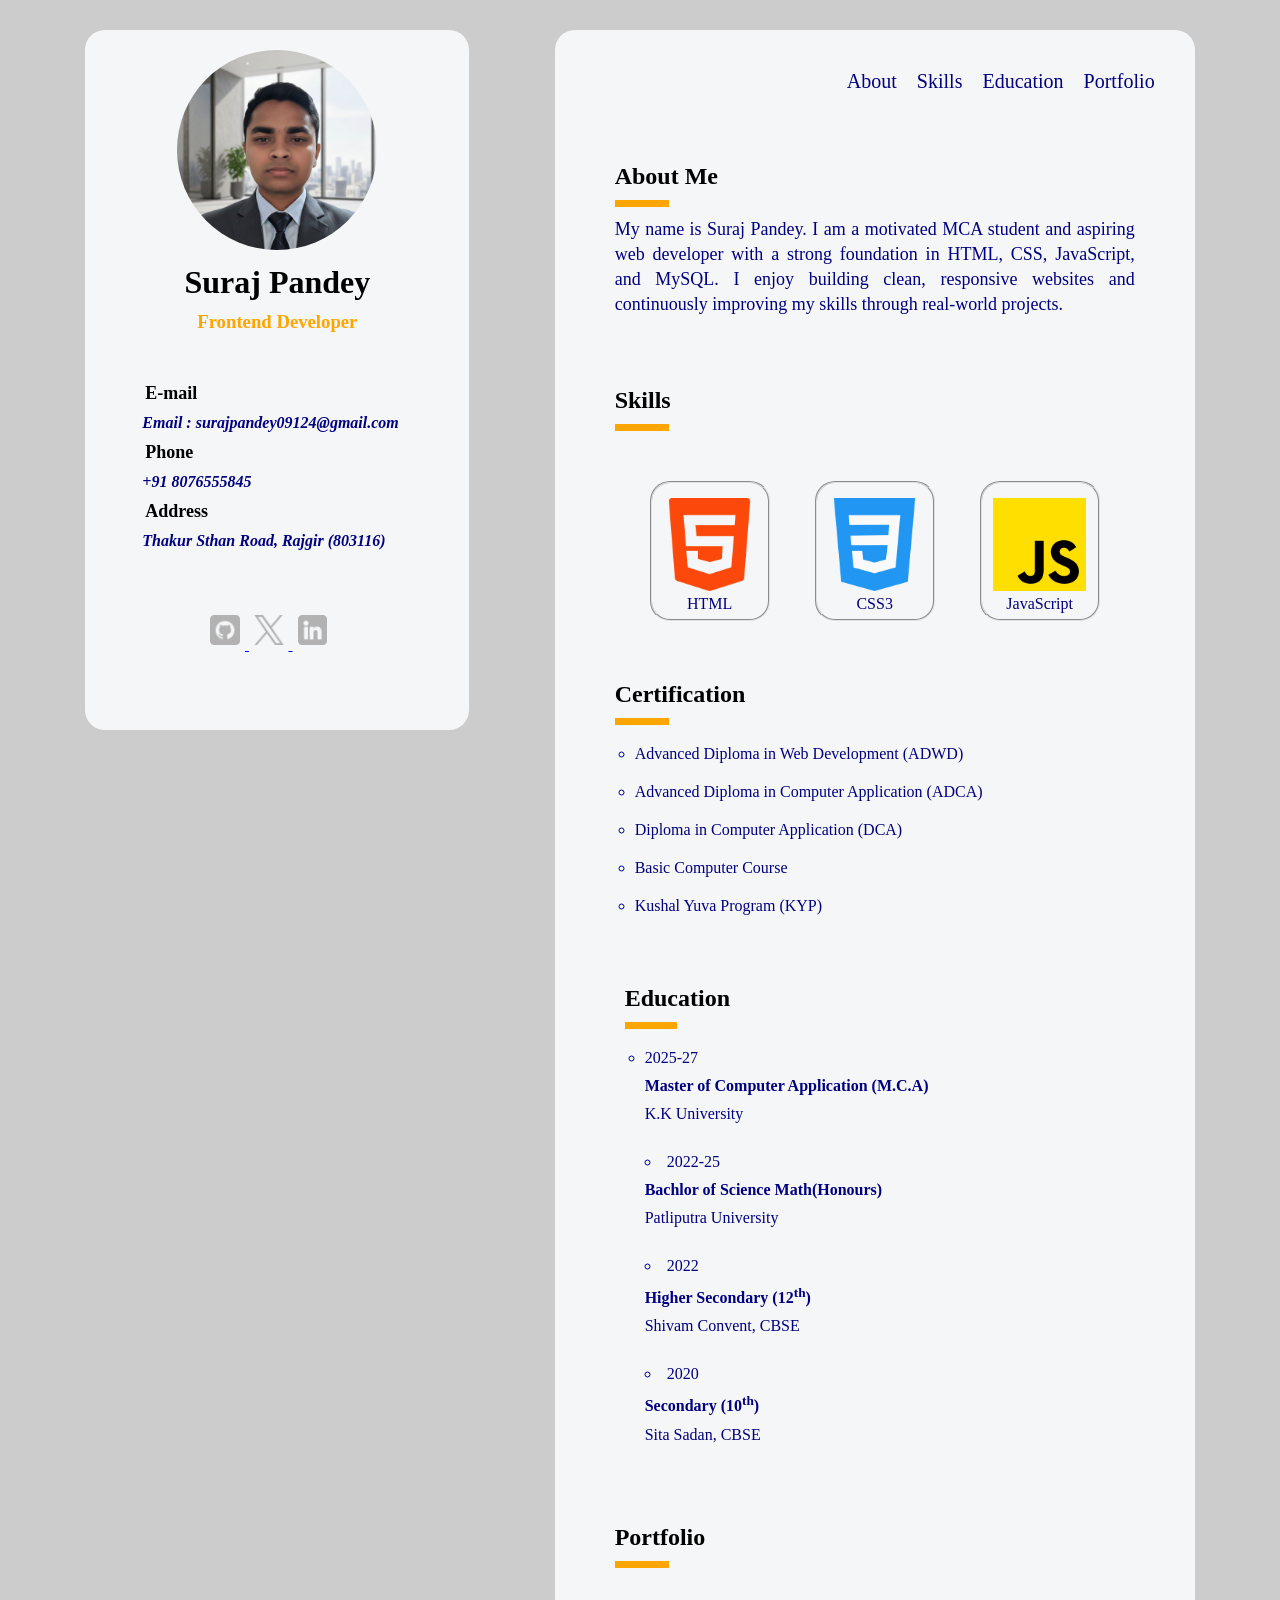
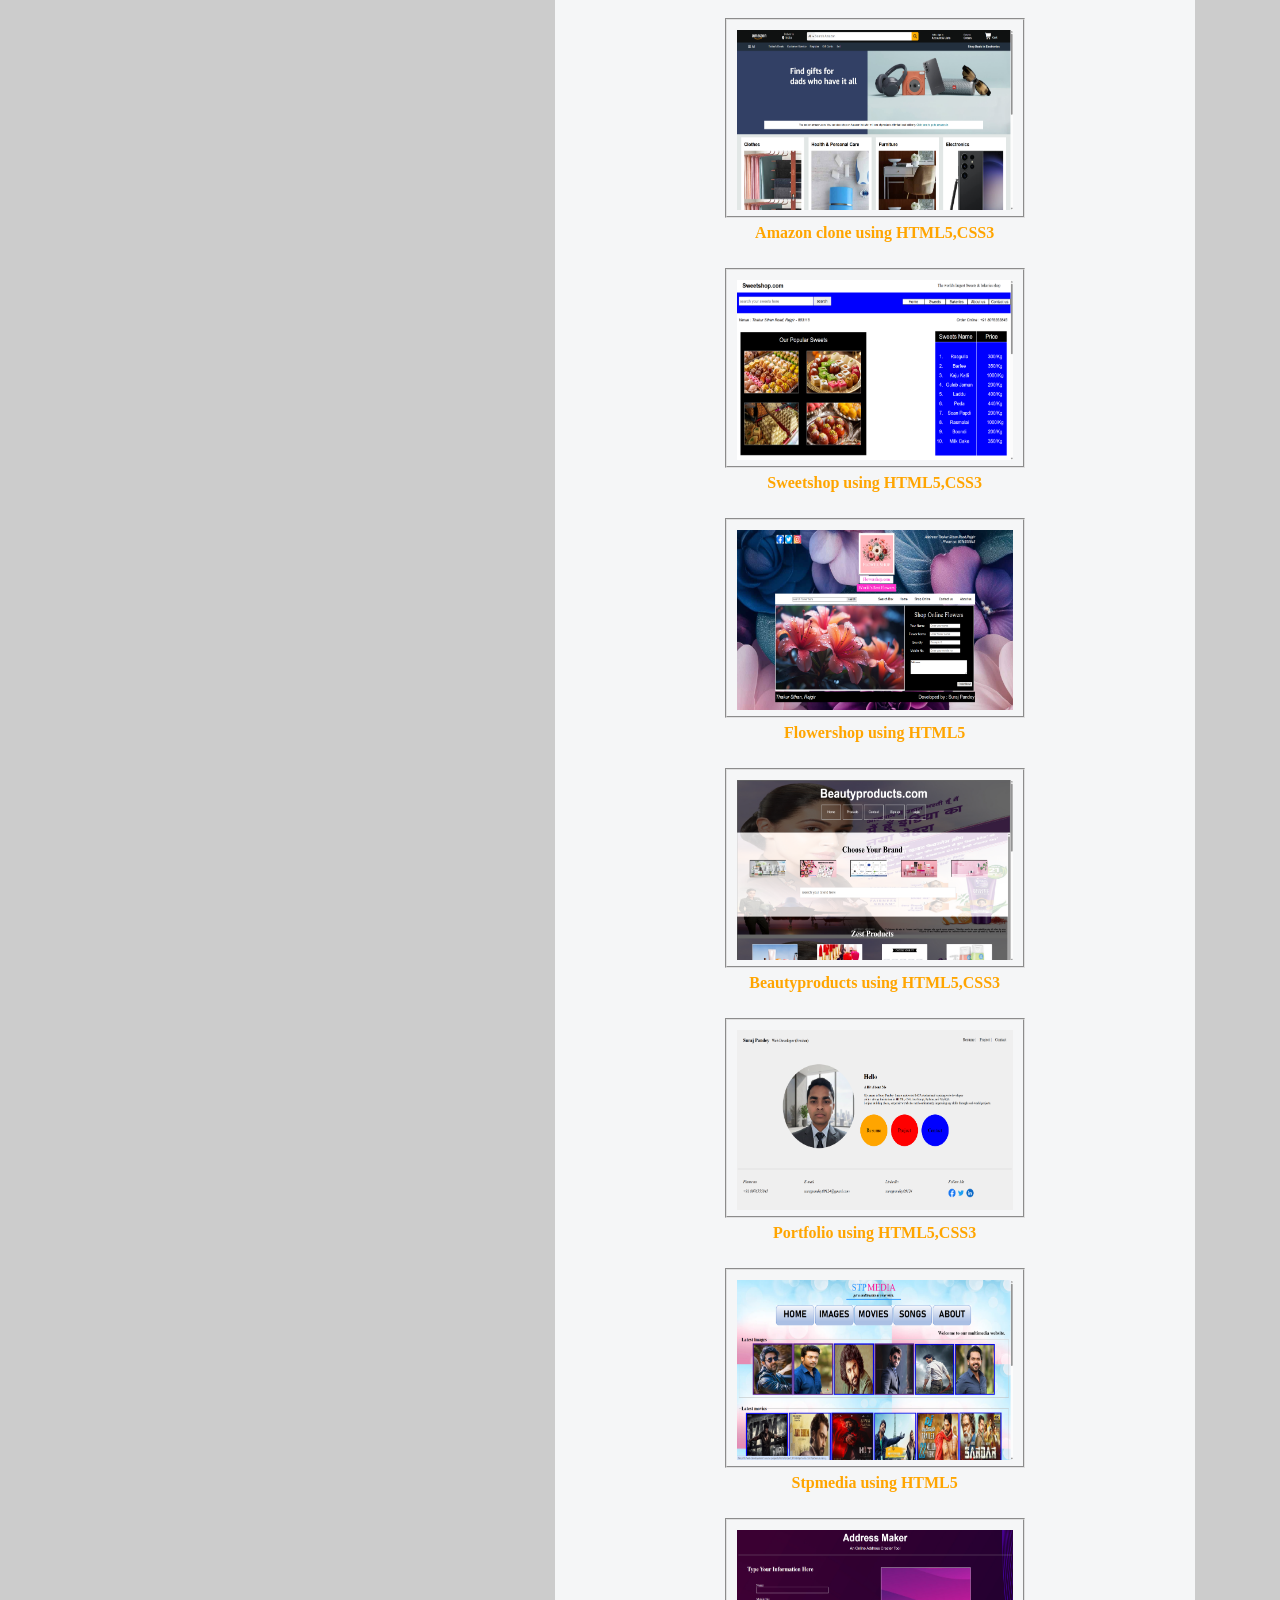
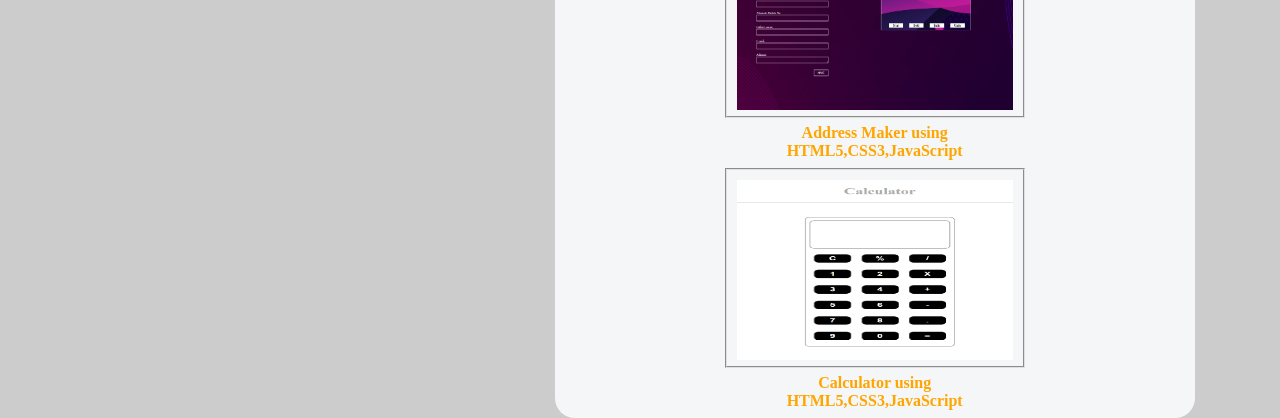
==== index.html @ 8e7e2522 "Add files via upload" ====
<!doctype html>
<html lang="en-us">
  <head>
    <meta charset="utf-8">
    <meta name="viewport" content="width=device-width, initial-scale=1.0">
    <title>Portfolio Website</title>
    <link rel="stylesheet" href="style.css">
    <link rel="icon" href="picture/suraj.jpeg">
  </head>
  <body>
    <header>
      <div class="h1">
        <!-- profile -->
        <div class="profile">
          <img src="picture/suraj.jpeg">
          <h1>Suraj Pandey</h1>
          <h3>Frontend Developer</h3>
        </div>
        <!-- contact -->
        <div class="contact">
          <p>E-mail</p>
          <address>Email : surajpandey09124@gmail.com</address>
          <p>Phone</p>
          <address>+91 8076555845</address>
          <p>Address</p>
          <address>Thakur Sthan Road, Rajgir (803116)</address>
        </div>
        <!-- social -->
         <div class="social">
          <a href="http://surajpandey-09124.github.io/">
            <img src="picture/g1.png">
          </a>
          <a href="https://www.linkedin.com/in/surajpandey09124">
            <img src="picture/g2.png">
          </a>
          <a href="https://www.linkedin.com/in/surajpandey09124">
            <img src="picture/g3.png">
          </a>
         </div>
      </div>
      <div class="h2">
        <div class="nav">
            <a href="#main">About</a>
            <a href="#skills">Skills</a>
            <a href="#education">Education</a>
            <a href="#project">Portfolio</a>
        </div>
        <!-- about -->
        <div id="main">
          <h2>About Me</h2><div class="square"></div>
          <p>My name is Suraj Pandey. I am a motivated MCA student and aspiring web developer with a strong foundation in HTML, CSS, JavaScript, and MySQL. I enjoy building clean, responsive websites and continuously improving my skills through real-world projects.</p>
        </div>
        <!-- skills -->
        <div id="skills">
          <h2>Skills</h2><div class="square"></div>
          <div class="pic">
            <div class="pic1">
          <img src="picture/h1.png">
          <span>HTML</span>
            </div>
            <div class="pic1">
            <img src="picture/h2.png"><span>CSS3</span>
            </div>
            <div class="pic1">
            <img src="picture/h3.png"><span>JavaScript</span>
            </div>
          </div>
        </div>
        <!-- certification -->
        <div id="certification">
          <h2>Certification</h2><div class="square"></div>
          <ul type="circle">
            <li>Advanced Diploma in Web Development (ADWD)</li>
            <li>Advanced Diploma in Computer Application (ADCA)</li><li>Diploma in Computer Application (DCA)</li>
            <li>Basic Computer Course</li>
            <li>Kushal Yuva Program (KYP)</li>
          </ul>
        </div>
        <div id="education">
          <h2>Education</h2><div class="square"></div>
          <div class="e1">
          <ul>
          <li type="circle">2025-27</li>
          <b><p>Master of Computer Application (M.C.A)</p></b>
          <p>K.K University</p>
          </div>
          <div class="e1">
            <li type="circle">2022-25</li>
            <b><p>Bachlor of Science Math(Honours)</p></b>
            <p>Patliputra University</p>
          </div>
          <div class="e1">
            <li type="circle">2022</li>
            <b><p>Higher Secondary (12<sup>th</sup>)</p></b>
            <p>Shivam Convent, CBSE</p>
          </div>
          <div class="e1">
            <li type="circle">2020</li></ul>
            <b><p>Secondary (10<sup>th</sup>)</p></b>
            <p>Sita Sadan, CBSE</p>
          </div>
        </div>
        <!-- project -->
         <div id="project">
          <h2>Portfolio</h2><div class="square"></div>
          <div class="w">
          <div class="w1">
            <a href="amazone_clone/index.html">
              <img src="picture/w5.png">
            </a>
            <p>Amazon clone using HTML5,CSS3</p>
          </div>
          <div class="w2">
            <a href="sweetshop.com/index.html">
              <img src="picture/w3.png">
            </a>
            <p>Sweetshop using HTML5,CSS3</p>
          </div>
          <div class="w3">
            <a href="flowershop.com/index.html">
              <img src="picture/w1.png">
            </a>
            <p>Flowershop using HTML5</p>
          </div>
          <div class="w4">
            <a href="beautyproducts.com/index.html">
              <img src="picture/w4.png">
            </a>
            <p>Beautyproducts using HTML5,CSS3</p>
          </div>
          <div class="w5">
            <a href="portfolio2.com/index.html">
              <img src="picture/w6.png">
            </a>
            <p>Portfolio using HTML5,CSS3</p>
          </div>
          <div class="w6">
            <a href="stpmedia.com/index.html">
              <img src="picture/w2.png">
            </a>
            <p>Stpmedia using HTML5</p>
          </div>
          <div class="w7">
            <a href="address_maker.com/index.html">
              <img src="picture/w7.png">
            </a>
            <p>Address Maker using HTML5,CSS3,JavaScript</p>
          </div>
          <div class="w8">
            <a href="calculator_2/index.html">
              <img src="picture/w8.png">
            </a>
            <p>Calculator using HTML5,CSS3,JavaScript</p>
          </div></div>
         </div>
      </div>
    </header>
  </body>
</html>
---- style.css ----
*{
  padding:0; 
  margin:0;
  box-sizing:border-box;
}

body{
  background:#ccc;
  font-family:centurygothic;
}

header{
  display:flex;
  justify-content:space-evenly;
}

.h1{
  width:30%;
  height:700px;
  border-radius:20px;
  background:#f5f6f7;
  margin-top:30px;
}

.h2{
  width:50%;
  height:auto;
  background:#f5f6f7;
  border-radius:20px;
  margin-top:30px;
}

.profile{
  text-align:center;
  margin-top:20px;
  /* border-bottom:1px groove #ccc; */
  /* padding:10px; */
}

.profile img{
  width:200px;
  height:200px;
  border-radius:50%;
}

.profile h1{
  margin:10px 10px;
}

.profile h3{
  color:orange;
}

.contact{
  margin:50px;
}

.contact p{
  color:black;
  font-weight:800;
  margin:10px;
  font-size:large;
}

.contact address{
  color:navy;
  margin-left:7px;
  font-weight:700;
}

.social{
  margin:60px 0 0 120px;
}

.social img{
  width:15%;
  padding:5px;
  filter:grayscale(1) invert(0.7);
  transition:filter 0.3s ease;
}

.social img:hover{
    filter:grayscale(0) invert(0);
}

.nav{
  margin:30px;
  display:flex;
  justify-content:end;
  align-items:center;
}

.nav a{
  text-decoration:none;
  padding:10px;
  font-size:20px;
  color:navy;
  transition:color 0.3s ease;
}

.nav a:hover{
  color:orange;
}

#main{
  margin:50px;
}
#main h2{
  color:black;
  padding:10px;
}

#main p{
  text-align:justify;
  padding:10px;
  color:navy;
  line-height:25px;
  font-size:18px;
}

.square{
  width:10%;
  height:7px;
  background:orange;
  margin:0 0 0 10px;
}

#skills{
  margin:50px;
}

#skills h2{
  color:black;
  padding:10px;
}

.pic{
  display:flex;
  justify-content:space-evenly;
  margin-top:50px;
}


.pic1{
  width:120px;
  height:140px;
  border-radius:20px;
  border:2px groove #e0e0e0;
  padding-top:15px;
  text-align:center;
  color:navy;
}

.pic1 img{
  width:80%;
  transition:transform 0.6s ease, box-shadow 0.3s ease;
}

.pic1:hover{
  transform:scale(1.1);
    box-shadow:0 0 10px 5px rgba(0,0,0,0.3);
}

#certification{
  margin:50px;
}

#certification h2{
  padding:10px;
}

#certification li{
  color:navy;
  margin:20px 0 0 30px;

}

#education{
  margin:50px;
}

#education h2{
  color:black;
  padding:10px;
}

#education p,li{
  text-align:justify;
  color:navy;
  margin:10px 0 0 20px;
}

#education,.e1{
  padding:10px;
}

/* project */
#project{
  margin:50px;
}

#project h2{
  padding:10px;
}

#project .w{
  display:flex;
  justify-content:space-evenly;
  flex-wrap:wrap;
}

#project .w div{
  width:300px;
  height:200px;
  border:2px groove #e0e0e0;
  margin-top:50px;
  padding:10px;
  transition:transform 0.6s ease, box-shadow 0.3s ease;
}

#project .w div:hover{
  transform:scale(1.1);
  box-shadow:0 0 10px 5px rgba(0,0,0,0.3);
}

#project img{
  width:100%;
  height:180px;
  /* padding:10px; */
}

#project p{
  margin:10px;
  color:orange;
  text-align:center;
  font-weight:600;
}

@media only screen and (max-width:600px){
header{
    flex-direction:column;
    align-items:center;
  }

  .h1,.h2{
  width:90%;
  margin:20px auto;
}

}
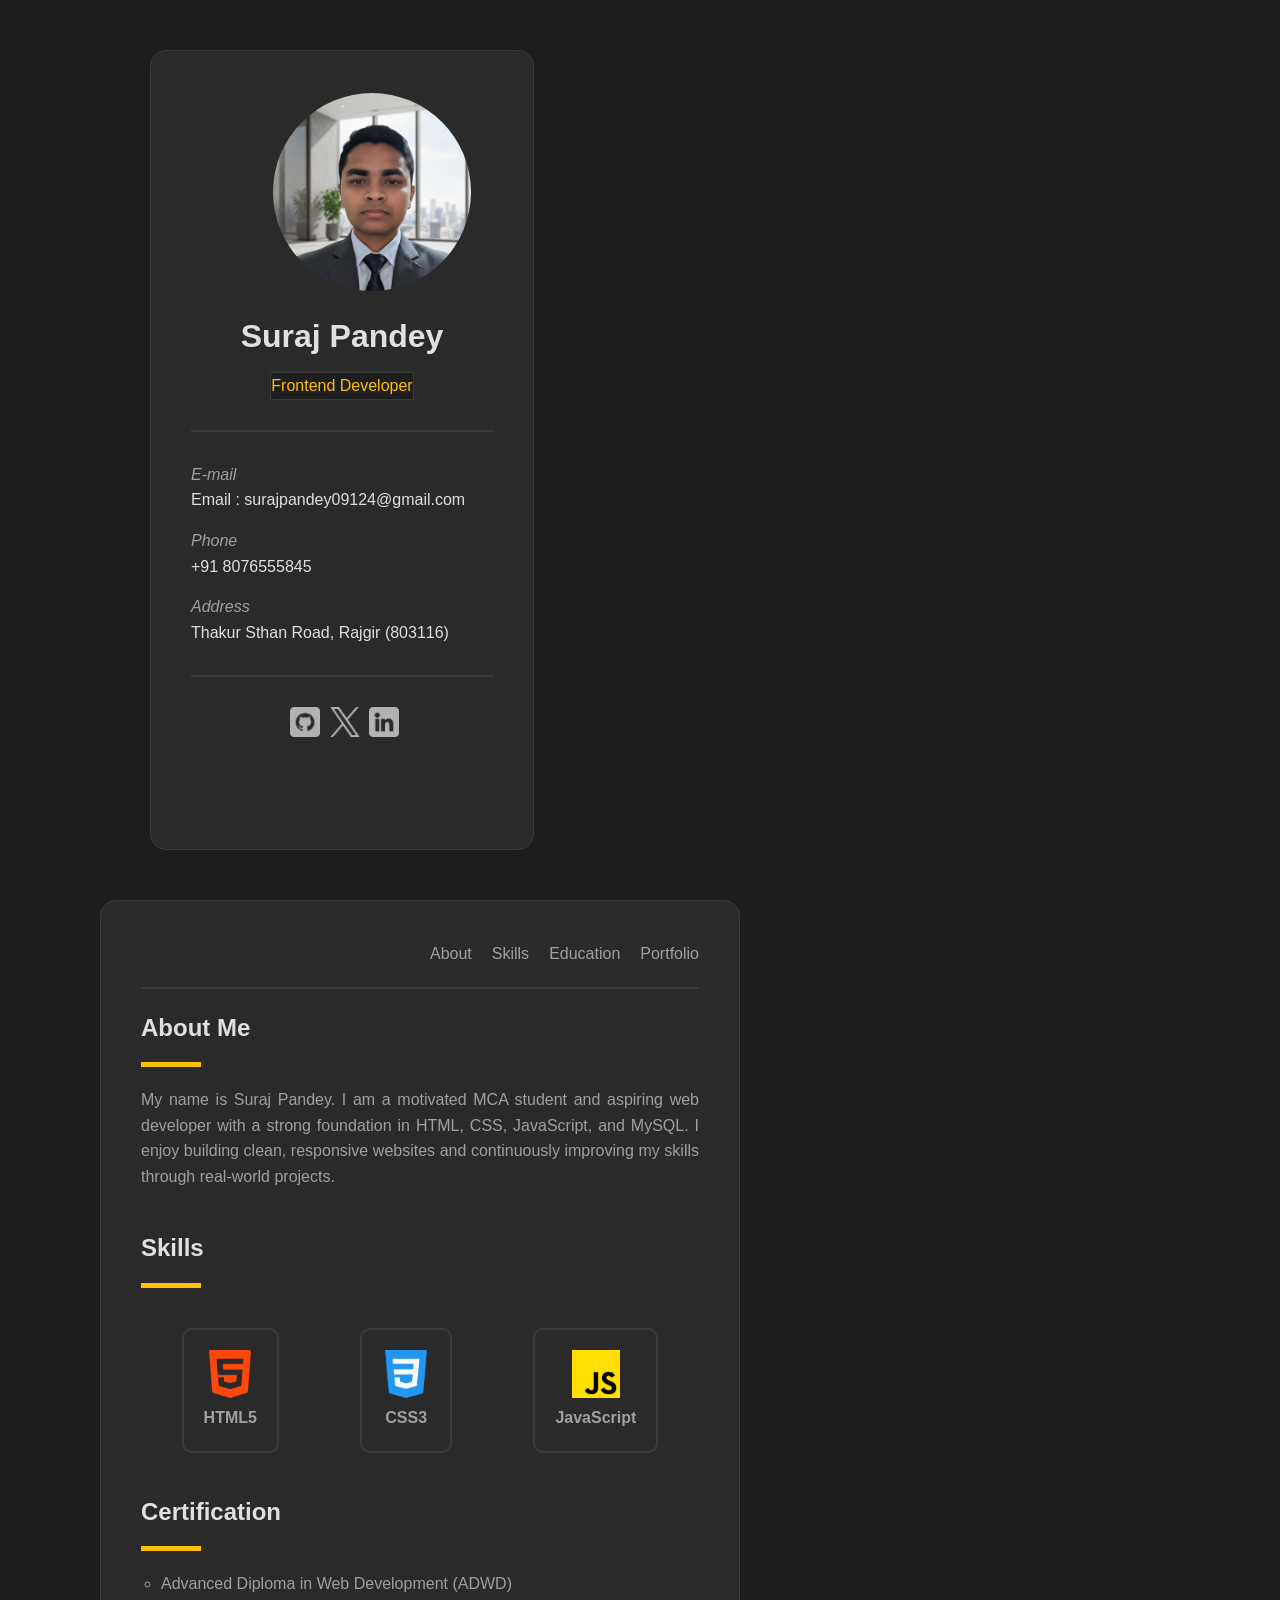
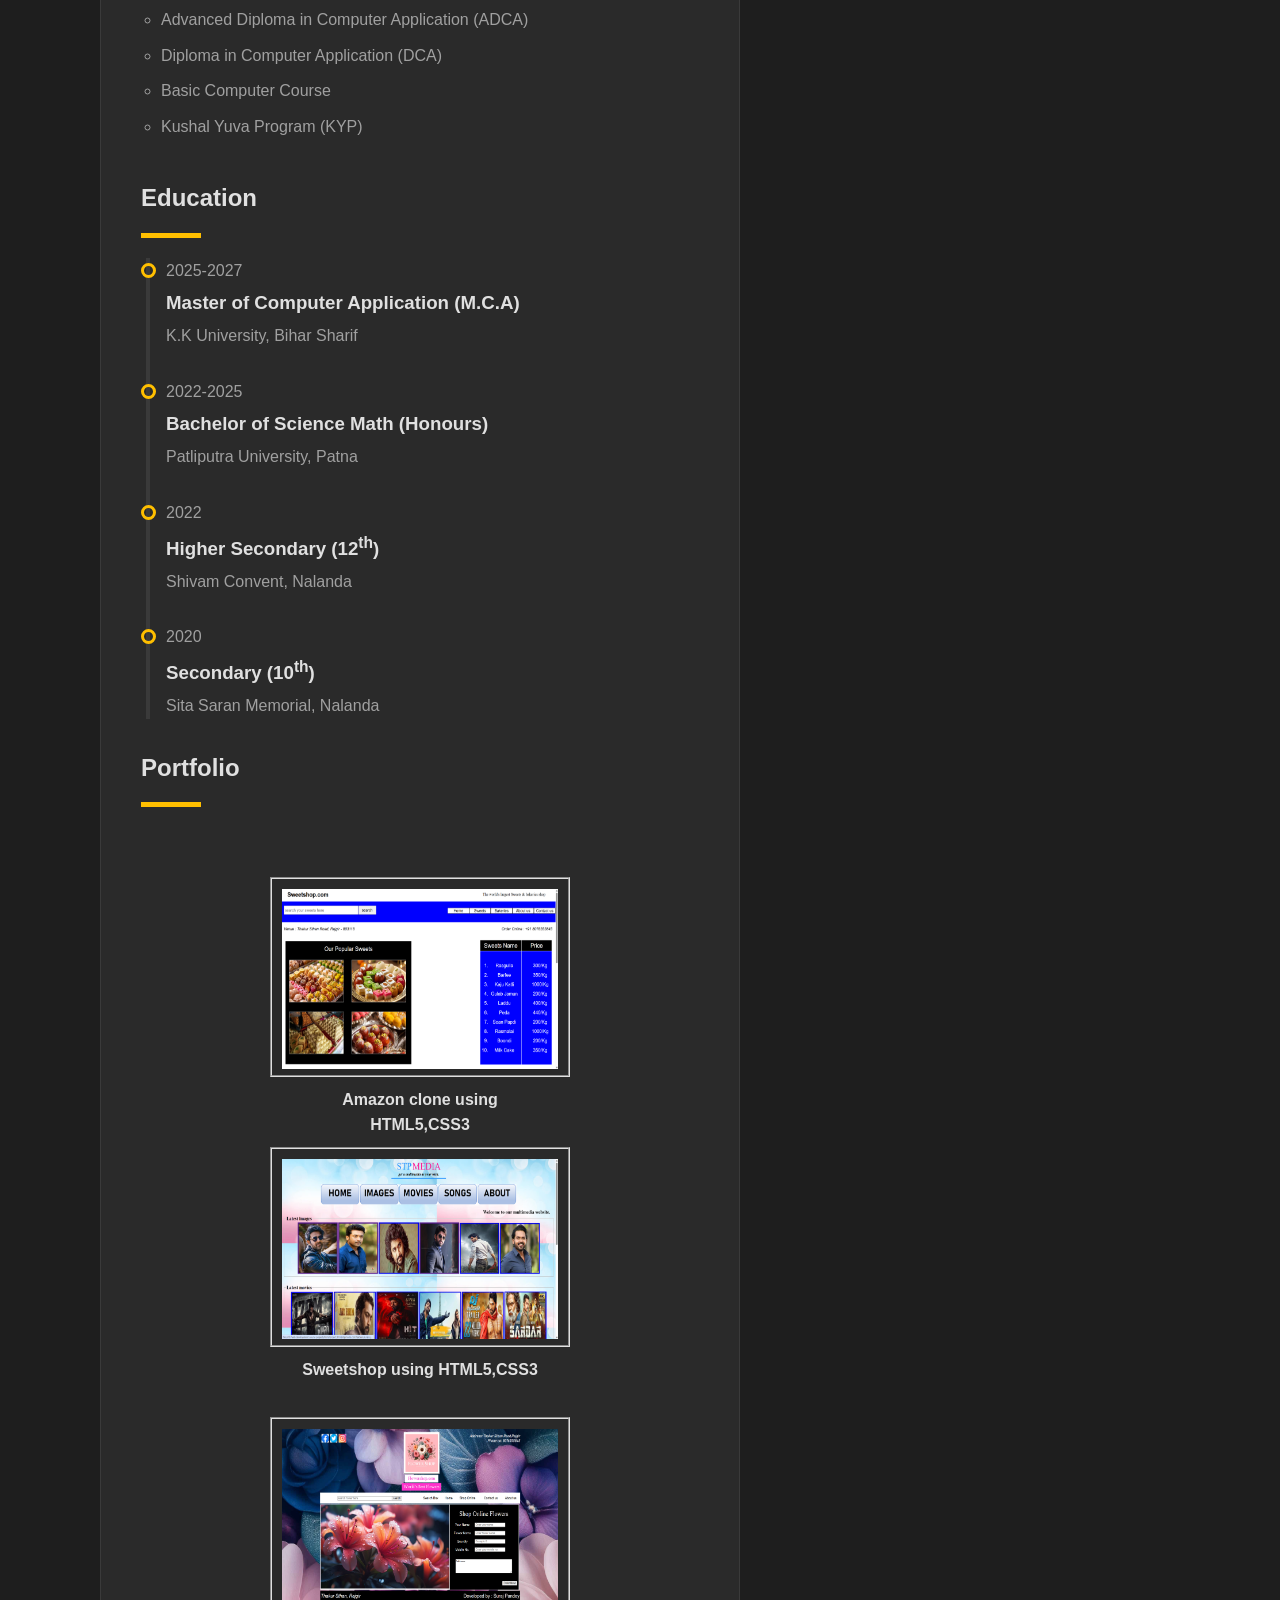
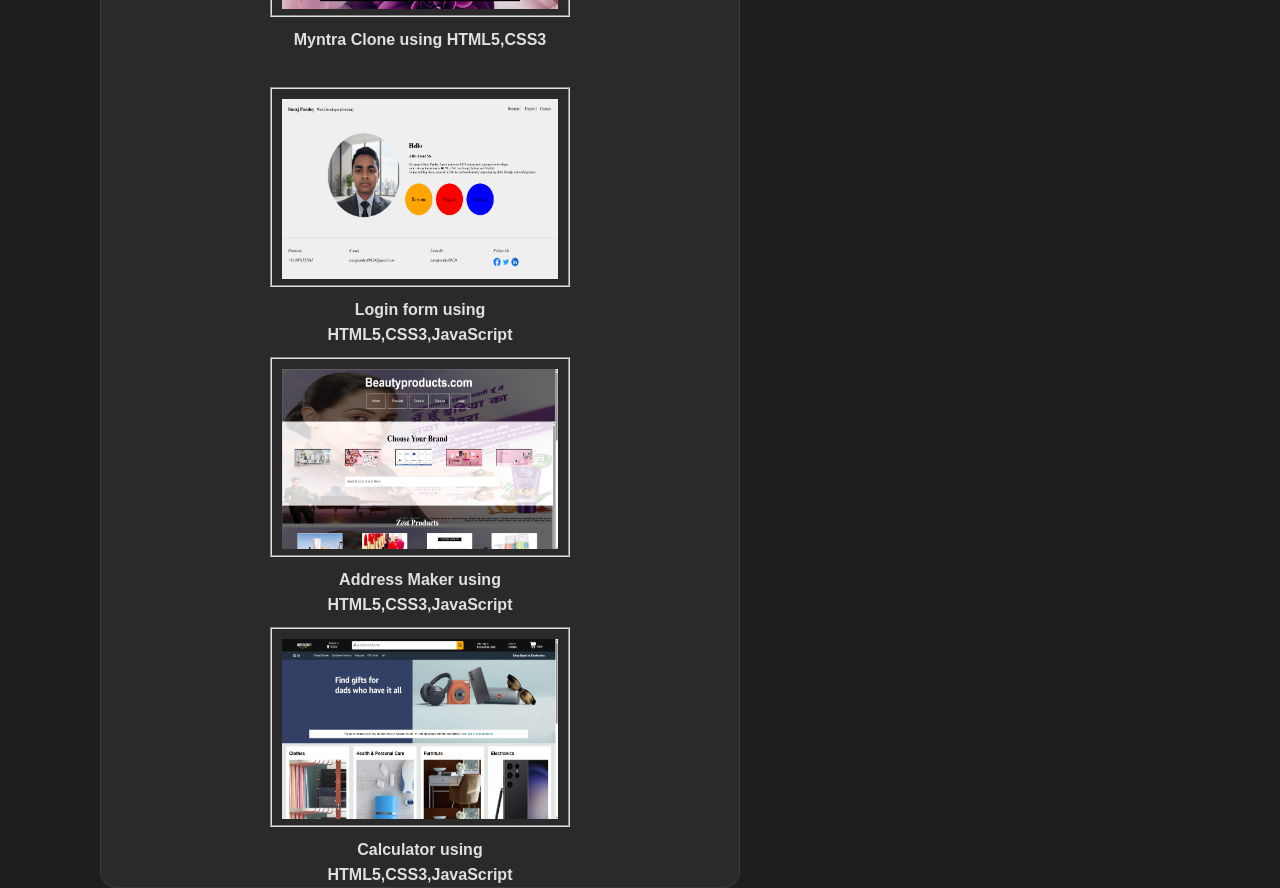
==== commit 7ef9ab3c: "Add files via upload" ====
--- a/index.html
+++ b/index.html
@@ -1,159 +1,198 @@
 <!doctype html>
 <html lang="en-us">
-  <head>
-    <meta charset="utf-8">
-    <meta name="viewport" content="width=device-width, initial-scale=1.0">
-    <title>Portfolio Website</title>
-    <link rel="stylesheet" href="style.css">
-    <link rel="icon" href="picture/suraj.jpeg">
-  </head>
-  <body>
-    <header>
-      <div class="h1">
+    <head>
+        <meta charset="utf-8">
+        <meta name="viewport" content="width=device-width, initial-scale=1.0">
+        <title></title>
+        <link rel="icon" href="picture/suraj.jpeg">
+        <link rel="stylesheet" href="style.css">
+    </head>
+    <body>
+    <!-- main_box-->
+    <div class="main">
+        <!-- side_bar -->
+    <div class="m1">
         <!-- profile -->
         <div class="profile">
-          <img src="picture/suraj.jpeg">
-          <h1>Suraj Pandey</h1>
-          <h3>Frontend Developer</h3>
+            <div>
+            <img src="picture/suraj.jpeg">
+            </div>
+            <h1>Suraj Pandey</h1>
+            <p>Frontend Developer</p>
         </div>
         <!-- contact -->
         <div class="contact">
-          <p>E-mail</p>
-          <address>Email : surajpandey09124@gmail.com</address>
-          <p>Phone</p>
-          <address>+91 8076555845</address>
-          <p>Address</p>
-          <address>Thakur Sthan Road, Rajgir (803116)</address>
+            <!-- E-mail -->
+            <nav class="email">
+                <address class="em">E-mail</address>
+                <a href="mailto:surajpandey09124@gmail.com" class="value">Email : surajpandey09124@gmail.com</a>
+            </nav>
+            <!-- Phone -->
+            <nav class="phone">
+                <address class="em">Phone</address>
+                <a href="tel:8076555845" class="value">+91 8076555845</a>
+            </nav>
+            <!-- Location -->
+            <nav class="location">
+                <address class="em">Address</address>
+                <a class="value">Thakur Sthan Road, Rajgir (803116)</a>
+            </nav>
         </div>
         <!-- social -->
-         <div class="social">
-          <a href="http://surajpandey-09124.github.io/">
-            <img src="picture/g1.png">
-          </a>
-          <a href="https://www.linkedin.com/in/surajpandey09124">
-            <img src="picture/g2.png">
-          </a>
-          <a href="https://www.linkedin.com/in/surajpandey09124">
-            <img src="picture/g3.png">
-          </a>
-         </div>
+        <div class="social">
+            <a href="http://surajpandey-09124.github.io/"><img src="picture/g1.png"></a>
+            <a href="http://surajpandey-09124.github.io/"><img src="picture/g2.png"></a>
+            <a href="https://www.linkedin.com/in/surajpandey09124"><img src="picture/g3.png"></a>
+        </div>
+    </div>
+     <!-- main_container -->
+    <div class="m2">
+    <!-- navigation -->
+     <div class="navigation">
+        <nav class="flex">
+            <a href="#about" class="n1">About</a>
+            <a href="#skill">Skills</a>
+            <a href="#education">Education</a>
+            <a href="#port">Portfolio</a>
+        </nav>
+     </div>
+        <!-- about me -->
+      <div id="about">
+        <h2 class="heading">About Me</h2>
+        <div class="line"></div>
+        <p class="content">My name is Suraj Pandey. I am a motivated MCA student and aspiring web developer
+with a strong foundation in HTML, CSS, JavaScript, and MySQL.
+I enjoy building clean, responsive websites and continuously improving my skills through real-world projects.</p>
       </div>
-      <div class="h2">
-        <div class="nav">
-            <a href="#main">About</a>
-            <a href="#skills">Skills</a>
-            <a href="#education">Education</a>
-            <a href="#project">Portfolio</a>
+      <!-- skills -->
+       <div id="skill">
+        <h2 class="heading">Skills</h2>
+        <div class="line"></div>
+        <div class="grid">
+            <div class="item">
+                <img src="picture/h1.png">
+                <h4>HTML5</h4>
+            </div>
+            <div class="item">
+                <img src="picture/h2.png">
+                <h4>CSS3</h4>
+            </div>
+            <div class="item">
+                <img src="picture/h3.png">
+                <h4>JavaScript</h4>
+            </div>
         </div>
-        <!-- about -->
-        <div id="main">
-          <h2>About Me</h2><div class="square"></div>
-          <p>My name is Suraj Pandey. I am a motivated MCA student and aspiring web developer with a strong foundation in HTML, CSS, JavaScript, and MySQL. I enjoy building clean, responsive websites and continuously improving my skills through real-world projects.</p>
+       </div>
+       <!-- certification -->
+        <div id="skill">
+            <h2 class="heading">Certification</h2>
+            <div class="line"></div> 
+            <ul type="circle">
+                <li>Advanced Diploma in Web Development (ADWD)</li>
+                <li>Advanced Diploma in Computer Application (ADCA)</li>
+                <li>Diploma in Computer Application (DCA)</li>
+                <li>Basic Computer Course</li>
+                <li>Kushal Yuva Program (KYP)</li>
+            </ul>
         </div>
-        <!-- skills -->
-        <div id="skills">
-          <h2>Skills</h2><div class="square"></div>
-          <div class="pic">
-            <div class="pic1">
-          <img src="picture/h1.png">
-          <span>HTML</span>
+       <!-- Education -->
+        <div id="education">
+        <h2 class="heading">Education</h2>
+        <div class="line"></div>
+        <div class="edu">
+            <div class="e1">
+                <div class="year">2025-2027</div>
+                <h3 class="degree">Master of Computer Application (M.C.A)</h3>
+                <p class="college">
+                K.K University, Bihar Sharif
+                </p>
+                <div class="circle"></div>
             </div>
-            <div class="pic1">
-            <img src="picture/h2.png"><span>CSS3</span>
+            <div class="e2">
+                <div class="year">2022-2025</div>
+                <h3 class="degree">Bachelor of Science Math (Honours)</h3>
+                <p class="college">
+                Patliputra University, Patna
+                </p>
+                <div class="circle"></div>
             </div>
-            <div class="pic1">
-            <img src="picture/h3.png"><span>JavaScript</span>
+            <div class="e3">
+                <div class="year">2022</div>
+                <h3 class="degree">Higher Secondary (12<sup>th</sup>)</h3>
+                <p class="college">
+                Shivam Convent, Nalanda
+                </p>
+                <div class="circle"></div>
             </div>
-          </div>
+            <div class="e4">
+                <div class="year">2020</div>
+                <h3 class="degree">Secondary (10<sup>th</sup>)</h3>
+                <p class="college">
+                Sita Saran Memorial, Nalanda
+                </p>
+                <div class="circle"></div>
+            </div>
+            <div class="liner"></div>
         </div>
-        <!-- certification -->
-        <div id="certification">
-          <h2>Certification</h2><div class="square"></div>
-          <ul type="circle">
-            <li>Advanced Diploma in Web Development (ADWD)</li>
-            <li>Advanced Diploma in Computer Application (ADCA)</li><li>Diploma in Computer Application (DCA)</li>
-            <li>Basic Computer Course</li>
-            <li>Kushal Yuva Program (KYP)</li>
-          </ul>
         </div>
-        <div id="education">
-          <h2>Education</h2><div class="square"></div>
-          <div class="e1">
-          <ul>
-          <li type="circle">2025-27</li>
-          <b><p>Master of Computer Application (M.C.A)</p></b>
-          <p>K.K University</p>
-          </div>
-          <div class="e1">
-            <li type="circle">2022-25</li>
-            <b><p>Bachlor of Science Math(Honours)</p></b>
-            <p>Patliputra University</p>
-          </div>
-          <div class="e1">
-            <li type="circle">2022</li>
-            <b><p>Higher Secondary (12<sup>th</sup>)</p></b>
-            <p>Shivam Convent, CBSE</p>
-          </div>
-          <div class="e1">
-            <li type="circle">2020</li></ul>
-            <b><p>Secondary (10<sup>th</sup>)</p></b>
-            <p>Sita Sadan, CBSE</p>
-          </div>
-        </div>
-        <!-- project -->
-         <div id="project">
-          <h2>Portfolio</h2><div class="square"></div>
-          <div class="w">
+        <!-- Portfolio -->
+        <div id="port">
+        <h2 class="heading">Portfolio</h2>
+        <div class="line"></div>
+        <div class="w">
           <div class="w1">
-            <a href="amazone_clone/index.html">
-              <img src="picture/w5.png">
+            <a href="./amazon_clone/index.html">
+              <img src="picture/w3.png">
             </a>
             <p>Amazon clone using HTML5,CSS3</p>
           </div>
           <div class="w2">
-            <a href="sweetshop.com/index.html">
-              <img src="picture/w3.png">
+            <a href="./sweetshop/index.html">
+              <img src="picture/w2.png">
             </a>
             <p>Sweetshop using HTML5,CSS3</p>
           </div>
           <div class="w3">
-            <a href="flowershop.com/index.html">
+            <a href="./myntra_clone/index.html">
               <img src="picture/w1.png">
             </a>
-            <p>Flowershop using HTML5</p>
+            <p>Myntra Clone using HTML5,CSS3</p>
           </div>
           <div class="w4">
-            <a href="beautyproducts.com/index.html">
+            <a href="./login_application/index.html">
+              <img src="picture/w6.png">
+            </a>
+            <p>Login form using HTML5,CSS3,JavaScript</p>
+          </div>
+          <div class="w5">
+            <a href="./address_maker.com/index.html">
               <img src="picture/w4.png">
             </a>
-            <p>Beautyproducts using HTML5,CSS3</p>
-          </div>
-          <div class="w5">
-            <a href="portfolio2.com/index.html">
-              <img src="picture/w6.png">
-            </a>
-            <p>Portfolio using HTML5,CSS3</p>
+            <p>Address Maker using HTML5,CSS3,JavaScript</p>
           </div>
           <div class="w6">
-            <a href="stpmedia.com/index.html">
-              <img src="picture/w2.png">
+            <a href="./calculator_2/index.html">
+              <img src="picture/w5.png">
             </a>
-            <p>Stpmedia using HTML5</p>
+            <p>Calculator using HTML5,CSS3,JavaScript</p>
           </div>
-          <div class="w7">
-            <a href="address_maker.com/index.html">
-              <img src="picture/w7.png">
+          <!-- <div class="w7">
+            <a href="#">
+              <img src="#">
             </a>
             <p>Address Maker using HTML5,CSS3,JavaScript</p>
           </div>
           <div class="w8">
-            <a href="calculator_2/index.html">
-              <img src="picture/w8.png">
+            <a href="#">
+              <img src="">
             </a>
             <p>Calculator using HTML5,CSS3,JavaScript</p>
-          </div></div>
+          </div> -->
+        </div>
          </div>
-      </div>
-    </header>
-  </body>
+        
+        </div>
+        </div>
+    </div>
+    </body>
 </html>
--- a/style.css
+++ b/style.css
@@ -1,250 +1,324 @@
 *{
-  padding:0; 
-  margin:0;
-  box-sizing:border-box;
+    padding:0px;
+    margin:0px;
+    box-sizing:border-box;
 }
 
 body{
-  background:#ccc;
-  font-family:centurygothic;
-}
-
-header{
-  display:flex;
-  justify-content:space-evenly;
-}
-
-.h1{
-  width:30%;
-  height:700px;
-  border-radius:20px;
-  background:#f5f6f7;
-  margin-top:30px;
-}
-
-.h2{
-  width:50%;
-  height:auto;
-  background:#f5f6f7;
-  border-radius:20px;
-  margin-top:30px;
-}
+background:#1e1e1e;
+font-family:sans-serif;
+color:#a0a0a0;
+line-height:1.6;
+}
+
+.main{
+    width:100%; 
+    height:auto;
+}
+
+.m1{
+    width:30%;
+    background:#2a2a2a;
+    border:1px solid #3a3a3a;
+    height:800px;
+    float:left;
+    margin:50px 20px 0 150px;
+    border-radius:16px;
+    padding:40px;    
+}
+
+.m2{
+    width:50%;
+    background:#2a2a2a;
+    border:1px solid #3a3a3a;
+    height:auto;
+    float:left;
+    margin:50px 0 0 100px;
+    border-radius:16px;
+    padding:40px;
+}
+
+/* profile information */
 
 .profile{
-  text-align:center;
-  margin-top:20px;
-  /* border-bottom:1px groove #ccc; */
-  /* padding:10px; */
+    text-align:center;
+}
+
+.profile div{
+    width:50%;
+    height:200px;
+    border-radius:50%;
+    margin-left:80px;
+    border:1px solid #2a2a2a;
 }
 
 .profile img{
-  width:200px;
-  height:200px;
-  border-radius:50%;
+width:200;
+height:200px;
+border-radius:50%;
+/* margin:50px 0 0 100px; */
+border:1px solid #2a2a2a;
 }
 
 .profile h1{
-  margin:10px 10px;
-}
-
-.profile h3{
-  color:orange;
-}
-
+    margin-top:20px;
+    /* margin-left:110px; */
+    color:#e0e0e0;
+}
+
+.profile p{
+    display:inline-block;
+    margin-top:10px;
+    /* margin-left:140px; */
+    background:#1e1e1e;
+    border:1px solid #3a3a3a;
+    color:#ffbf00;
+}
+
+/* contact information */
 .contact{
-  margin:50px;
-}
-
-.contact p{
-  color:black;
-  font-weight:800;
-  margin:10px;
-  font-size:large;
-}
-
-.contact address{
-  color:navy;
-  margin-left:7px;
-  font-weight:700;
-}
-
+    margin-top:30px;
+    border-top:2px solid #3a3a3a;
+    padding-top:30px;
+}
+
+.email,.phone{
+    margin-bottom:15px;
+}
+
+.value{
+text-decoration:none;
+color:#e0e0e0
+}
+
+/* social information */
 .social{
-  margin:60px 0 0 120px;
+    border-top:2px solid #3a3a3a;
+    margin-top:30px;
+    padding-top:30px;
+    text-align:center;
 }
 
 .social img{
-  width:15%;
-  padding:5px;
-  filter:grayscale(1) invert(0.7);
-  transition:filter 0.3s ease;
+    width:30px;
+    height:30px;
+    margin-left:5px;
+    filter:grayscale(1) invert(0.7);
+    transition:filter 0.3 ease;
 }
 
 .social img:hover{
     filter:grayscale(0) invert(0);
 }
 
-.nav{
-  margin:30px;
-  display:flex;
-  justify-content:end;
-  align-items:center;
-}
-
-.nav a{
-  text-decoration:none;
-  padding:10px;
-  font-size:20px;
-  color:navy;
-  transition:color 0.3s ease;
-}
-
-.nav a:hover{
-  color:orange;
-}
-
-#main{
-  margin:50px;
-}
-#main h2{
-  color:black;
-  padding:10px;
-}
-
-#main p{
-  text-align:justify;
-  padding:10px;
-  color:navy;
-  line-height:25px;
-  font-size:18px;
-}
-
-.square{
-  width:10%;
-  height:7px;
-  background:orange;
-  margin:0 0 0 10px;
-}
-
-#skills{
-  margin:50px;
-}
-
-#skills h2{
-  color:black;
-  padding:10px;
-}
-
-.pic{
-  display:flex;
-  justify-content:space-evenly;
-  margin-top:50px;
-}
-
-
-.pic1{
-  width:120px;
-  height:140px;
-  border-radius:20px;
-  border:2px groove #e0e0e0;
-  padding-top:15px;
-  text-align:center;
-  color:navy;
-}
-
-.pic1 img{
-  width:80%;
-  transition:transform 0.6s ease, box-shadow 0.3s ease;
-}
-
-.pic1:hover{
-  transform:scale(1.1);
+/* m2 information */
+/* navigation */
+.navigation{
+    border-bottom:2px solid #3a3a3a;
+    margin-bottom:20px;
+    padding-bottom:20px;
+}
+
+.flex{
+    display:flex;
+    justify-content:flex-end;
+    gap:20px;
+    /* padding-right:10px; */
+}
+
+.flex a{
+    text-decoration:none;
+    color:#a0a0a0;
+    transition:color 0.3s ease;
+    
+}
+
+.n1,.flex a:hover{
+    color:#ffbf00;
+}
+
+/* about me */
+.heading{
+    color:#e0e0e0;
+    margin-bottom:15px;
+}
+
+.line{
+    width:60px;
+    height:5px;
+    margin-bottom:20px;
+    background:#ffbf00;
+}
+
+.content{
+    text-align:justify;
+}
+
+/* skill */
+#about{
+    margin-bottom:40px;
+}
+
+.grid{
+    display:flex;
+    justify-content:space-around;
+}
+
+.item{
+    padding:20px;
+    border-radius:10px;
+    border:2px solid #3a3a3a;
+    text-align:center;
+    margin-top:20px;
+    transition:transform 0.3s ease, box-shadow 0.3s ease;
+}
+
+.item img{
+    width:48px;
+    height:48px;
+}
+
+.item:hover{
+    transform:scale(1.1);
     box-shadow:0 0 10px 5px rgba(0,0,0,0.3);
 }
 
-#certification{
-  margin:50px;
-}
-
-#certification h2{
-  padding:10px;
-}
-
-#certification li{
-  color:navy;
-  margin:20px 0 0 30px;
-
-}
-
-#education{
-  margin:50px;
-}
-
-#education h2{
-  color:black;
-  padding:10px;
-}
-
-#education p,li{
-  text-align:justify;
-  color:navy;
-  margin:10px 0 0 20px;
-}
-
-#education,.e1{
-  padding:10px;
-}
-
-/* project */
-#project{
-  margin:50px;
-}
-
-#project h2{
-  padding:10px;
-}
-
-#project .w{
+/* Education */
+#skill{
+    margin-bottom:40px;
+}
+
+#skill li{
+    margin:10px 0 0 20px;
+}
+
+.year{
+    margin-bottom:5px;
+}
+
+.degree{
+    color:#e0e0e0;
+    margin-bottom:5px;
+}
+
+.college{
+    margin-bottom:10px;
+}
+
+.e1,.e2,.e3,.e4{
+    margin-bottom:30px;
+    position:relative;
+    padding-left:25px;
+}
+
+.circle{
+    width:15px;
+    height:15px;
+    border-radius:50%;
+    border:3px solid #ffbf00;
+    position:absolute;
+    top:5px;
+    left:0px;
+    z-index:5;
+}
+
+.edu{
+    position:relative;
+}
+
+.liner{
+    position:absolute;
+    width:2px;
+    top:0px;
+    bottom:0px;
+    left:5px;
+    border:2px solid #3a3a3a;
+    /* border:2px solid red; */
+}
+
+.education{
+    margin-top:40px;
+}
+
+/* Portfolio */
+.project{
+    display:grid;
+    grid-template-columns:1fr 1fr;
+    gap:25px;
+    margin-top:30px;
+}
+
+.project img{
+    height:180px;
+    width:100%;
+    object-fit:cover;
+    border-radius:10px;
+}
+
+.project span{
+    color:#ffbf00;
+}
+
+#port .w{
   display:flex;
   justify-content:space-evenly;
   flex-wrap:wrap;
 }
 
-#project .w div{
+#port .w div{
   width:300px;
   height:200px;
   border:2px groove #e0e0e0;
   margin-top:50px;
+  margin-bottom:20px;
   padding:10px;
   transition:transform 0.6s ease, box-shadow 0.3s ease;
 }
 
-#project .w div:hover{
+#port .w div:hover{
   transform:scale(1.1);
   box-shadow:0 0 10px 5px rgba(0,0,0,0.3);
 }
 
-#project img{
+#port img{
   width:100%;
   height:180px;
   /* padding:10px; */
 }
 
-#project p{
+#port p{
   margin:10px;
-  color:orange;
+  color:#e0e0e0;
   text-align:center;
   font-weight:600;
 }
 
+
 @media only screen and (max-width:600px){
-header{
+
+.m1{
+    width:90%;
+    float:none;
+    margin:20px auto;
+}
+
+.m2{
+    width:90%;
+    float:none;
+    margin:20px auto;
+}
+
+.flex{
+    justify-content:center;
+}
+
+.project{
+    grid-template-columns:1fr;
+}
+
+.grid{
     flex-direction:column;
     align-items:center;
-  }
-
-  .h1,.h2{
-  width:90%;
-  margin:20px auto;
 }
 
 }
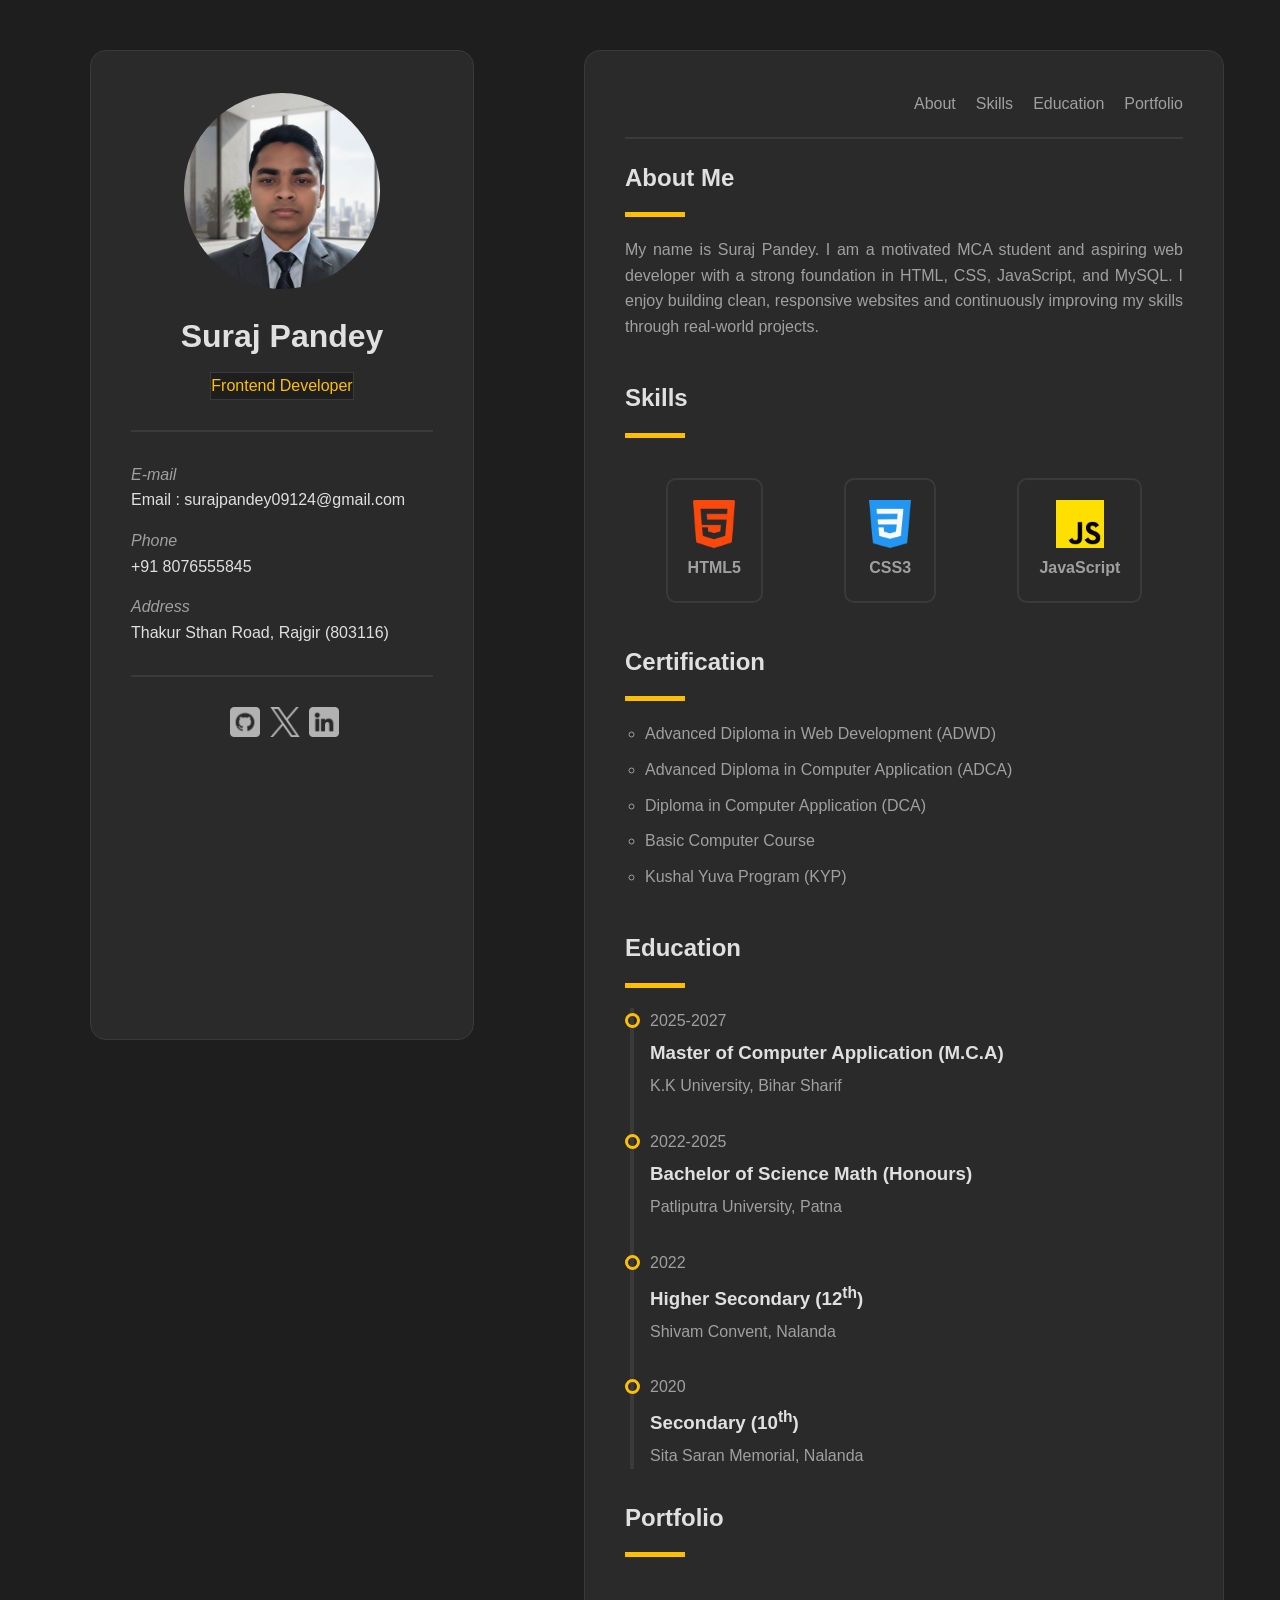
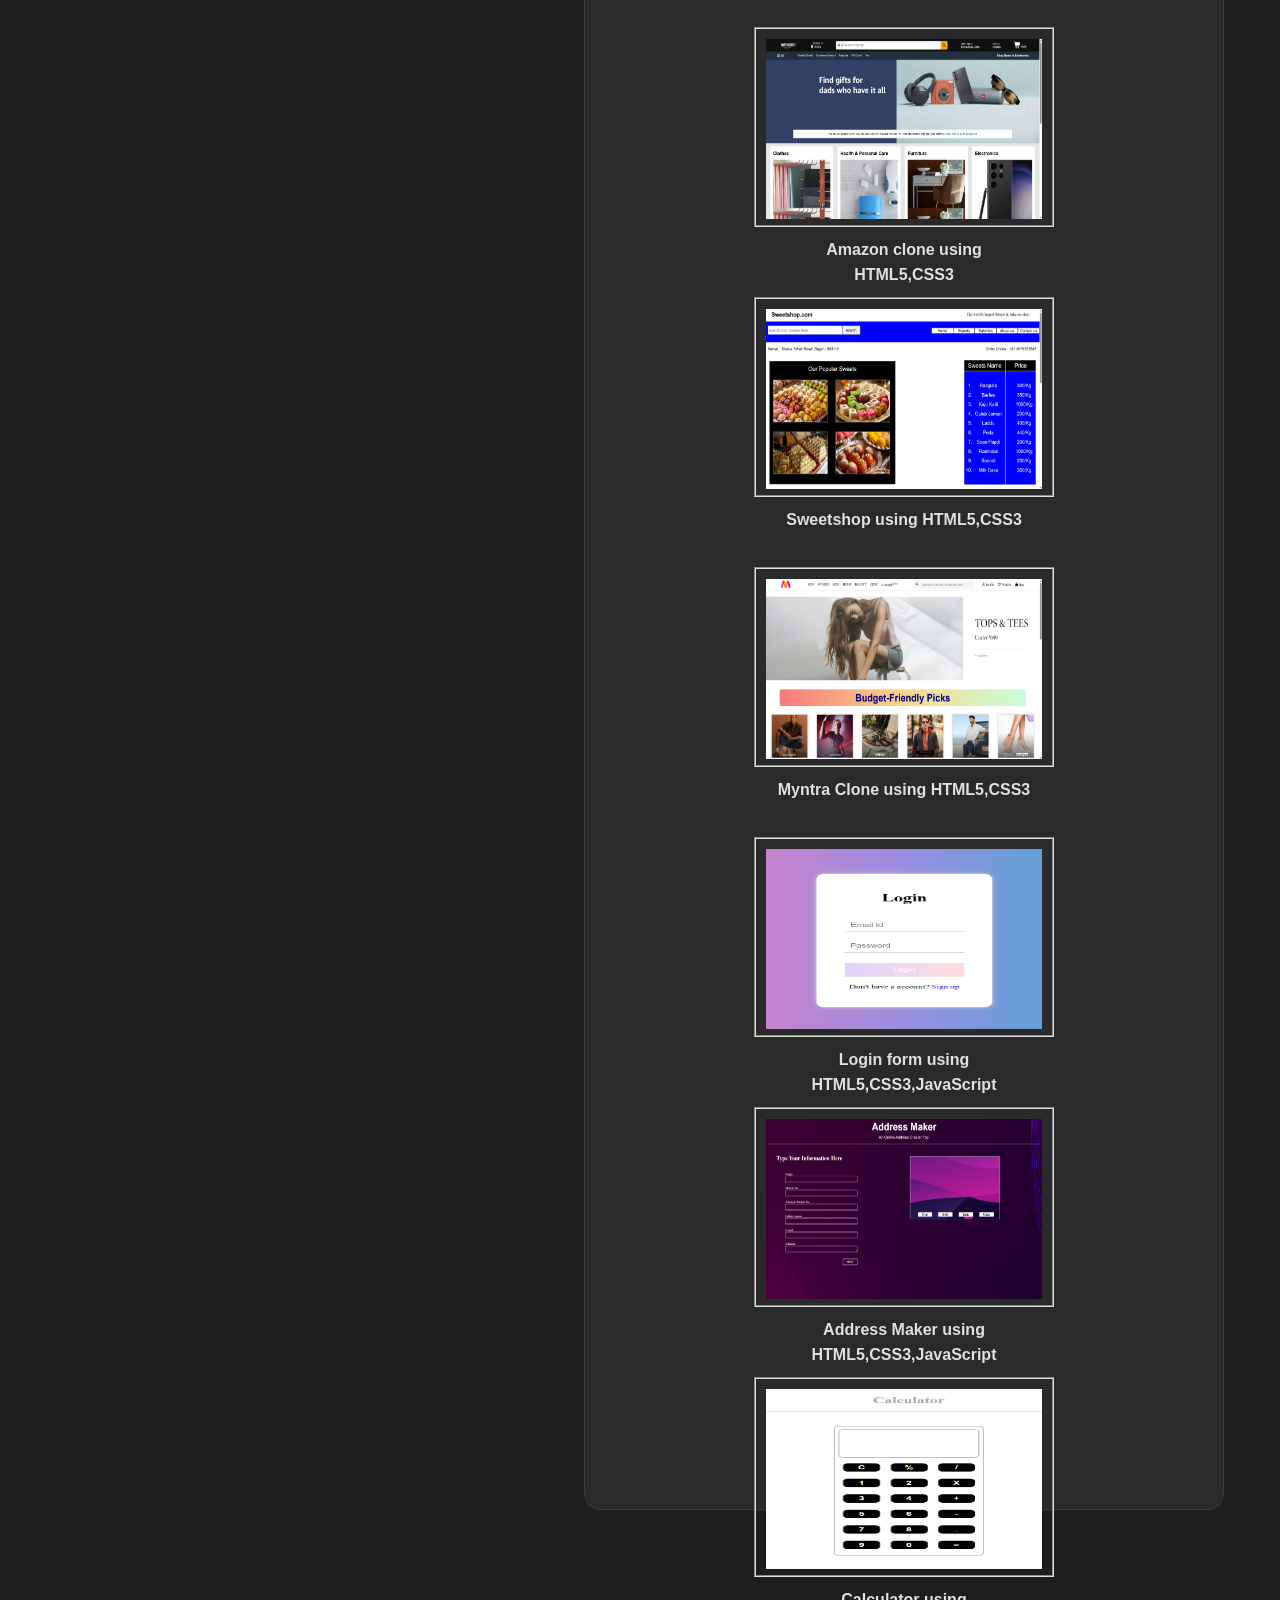
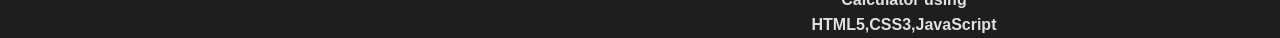
==== commit 6dc4fe65: "Add files via upload" ====
--- a/index.html
+++ b/index.html
@@ -14,9 +14,7 @@
     <div class="m1">
         <!-- profile -->
         <div class="profile">
-            <div>
-            <img src="picture/suraj.jpeg">
-            </div>
+            <div><img src="picture/suraj.jpeg"></div>
             <h1>Suraj Pandey</h1>
             <p>Frontend Developer</p>
         </div>
--- a/style.css
+++ b/style.css
@@ -14,15 +14,15 @@
 .main{
     width:100%; 
     height:auto;
+    display:flex;
 }
 
 .m1{
     width:30%;
     background:#2a2a2a;
     border:1px solid #3a3a3a;
-    height:800px;
-    float:left;
-    margin:50px 20px 0 150px;
+    height:110vh;
+    margin:50px 20px 0 90px;
     border-radius:16px;
     padding:40px;    
 }
@@ -31,9 +31,9 @@
     width:50%;
     background:#2a2a2a;
     border:1px solid #3a3a3a;
-    height:auto;
-    float:left;
-    margin:50px 0 0 100px;
+    height:340vh;
+    /* float:left; */
+    margin:50px 0 0 90px;
     border-radius:16px;
     padding:40px;
 }
@@ -41,20 +41,23 @@
 /* profile information */
 
 .profile{
-    text-align:center;
+   display:flex;
+   justify-content:center;
+   align-items:center;
+   flex-direction:column; 
 }
 
 .profile div{
-    width:50%;
+    width:200px;
     height:200px;
     border-radius:50%;
-    margin-left:80px;
+    /* margin-left:80px; */
     border:1px solid #2a2a2a;
 }
 
 .profile img{
-width:200;
-height:200px;
+width:100%;
+height:100%;
 border-radius:50%;
 /* margin:50px 0 0 100px; */
 border:1px solid #2a2a2a;
@@ -294,18 +297,22 @@
 }
 
 
-@media only screen and (max-width:600px){
+@media only screen and (max-width:768px){
+
+.main{
+    flex-direction:column;
+}
 
 .m1{
-    width:90%;
-    float:none;
-    margin:20px auto;
+    width:70%;
+    text-align:center;
 }
 
 .m2{
-    width:90%;
-    float:none;
-    margin:20px auto;
+    width:80%;
+    height:auto;
+    margin:30px auto;
+    /* border:1px solid white; */
 }
 
 .flex{
